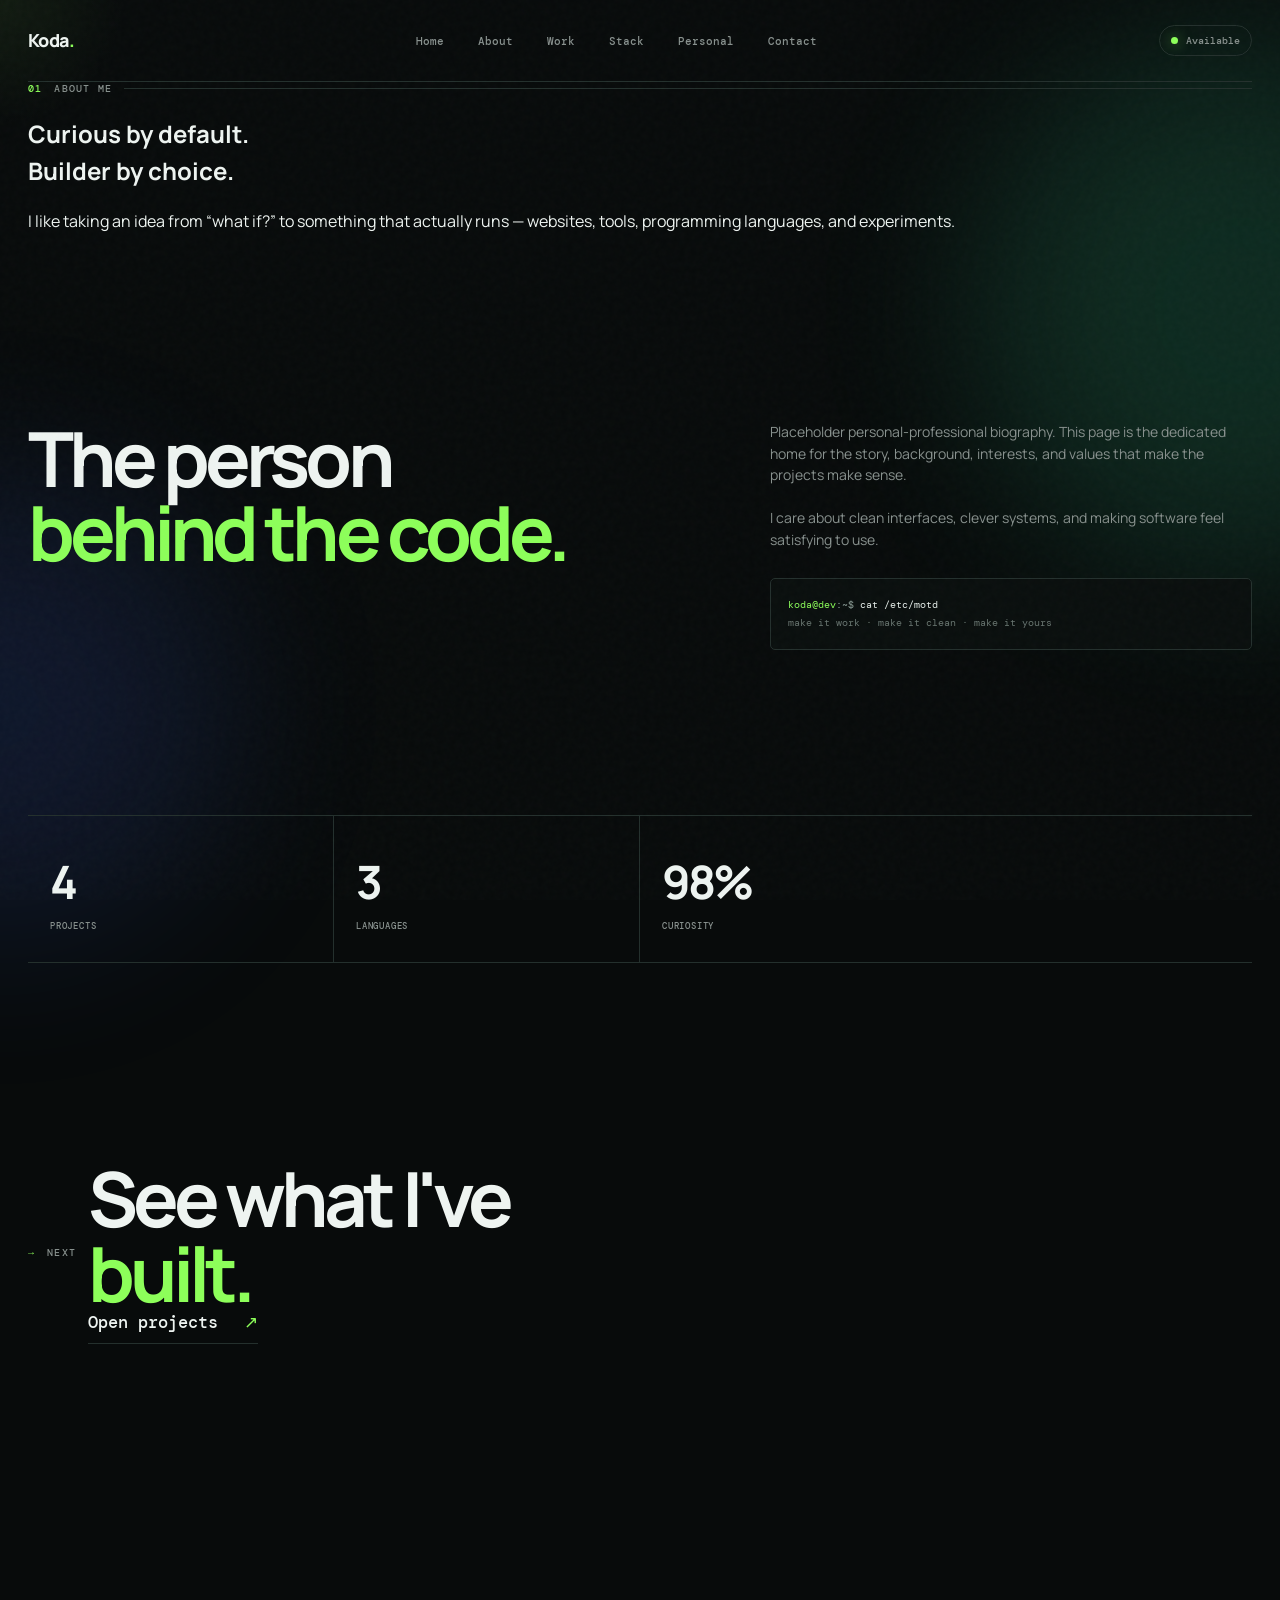
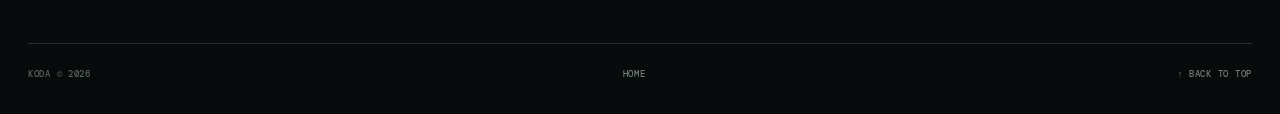
==== about.html @ dfefe2a1 "Add dedicated About page" ====
<!doctype html><html lang="en"><head><meta charset="utf-8"><meta name="viewport" content="width=device-width,initial-scale=1"><meta name="theme-color" content="#080d0d"><title>Koda — About</title><link rel="preconnect" href="https://fonts.googleapis.com"><link rel="preconnect" href="https://fonts.gstatic.com" crossorigin><link href="https://fonts.googleapis.com/css2?family=DM+Mono:wght@400;500&family=Manrope:wght@400;500;600;700;800&display=swap" rel="stylesheet"><link rel="stylesheet" href="style.css"></head><body><div class="noise"></div><div class="cursor-glow"></div><div class="ambient ambient-a"></div><div class="ambient ambient-b"></div><header class="site-header"><a class="brand" href="index.html">Koda<span>.</span></a><nav class="nav"><a href="index.html">Home</a><a class="active" href="about.html">About</a><a href="work.html">Work</a><a href="stack.html">Stack</a><a href="personal.html">Personal</a><a href="contact.html">Contact</a></nav><a class="availability" href="contact.html"><span></span> Available</a></header><main><section class="section-pad page-hero reveal"><div class="section-label"><span>01</span> About me <i></i></div><h1 class="page-title">Curious by default.<br><span>Builder by choice.</span></h1><p class="page-lead">I like taking an idea from “what if?” to something that actually runs — websites, tools, programming languages, and experiments.</p></section><section class="section-pad section-block reveal"><div class="about-grid"><div class="about-lead"><h2>The person<br><span>behind the code.</span></h2></div><div class="about-copy"><p>Placeholder personal-professional biography. This page is the dedicated home for the story, background, interests, and values that make the projects make sense.</p><p>I care about clean interfaces, clever systems, and making software feel satisfying to use.</p><div class="mono-note"><span>koda@dev</span>:~$ <b>cat /etc/motd</b><br><em>make it work · make it clean · make it yours</em></div></div></div></section><section class="section-pad section-block reveal"><div class="stats"><div class="stat"><strong data-count="4">0</strong><span>projects</span></div><div class="stat"><strong data-count="3">0</strong><span>languages</span></div><div class="stat"><strong data-count="100" data-suffix="%">0%</strong><span>curiosity</span></div></div></section><section class="section-pad contact reveal"><div class="section-label"><span>→</span> Next <i></i></div><div class="contact-content"><h2>See what I've<br><span>built.</span></h2><a class="email-link magnetic" href="work.html">Open projects <span>↗</span></a></div></section></main><footer class="footer"><span>Koda © 2026</span><a href="index.html">Home</a><a href="#top">↑ back to top</a></footer><script src="script.js"></script></body></html>
---- style.css ----
:root{--bg:#080b0b;--panel:#0d1211;--panel-soft:#111817;--line:#24302d;--text:#eef4f1;--muted:#88918e;--green:#8dff5a;--green2:#48e6a1;--cyan:#62e6ff;--purple:#9a84ff;--blue:#67a6ff;--max:1240px;--mono:'DM Mono',monospace;--sans:'Manrope',system-ui,sans-serif}*{box-sizing:border-box}html{scroll-behavior:smooth}body{margin:0;background:var(--bg);color:var(--text);font-family:var(--sans);line-height:1.55;overflow-x:hidden}a{color:inherit}.noise{position:fixed;inset:0;z-index:100;pointer-events:none;opacity:.025;background-image:url("data:image/svg+xml,%3Csvg viewBox='0 0 180 180' xmlns='http://www.w3.org/2000/svg'%3E%3Cfilter id='n'%3E%3CfeTurbulence type='fractalNoise' baseFrequency='.85' numOctaves='3' stitchTiles='stitch'/%3E%3C/filter%3E%3Crect width='100%25' height='100%25' filter='url(%23n)'/%3E%3C/svg%3E")}.cursor-glow{position:fixed;width:260px;height:260px;border-radius:50%;pointer-events:none;z-index:-1;transform:translate(-50%,-50%);background:radial-gradient(circle,rgba(141,255,90,.07),transparent 68%);mix-blend-mode:screen}.ambient{position:fixed;pointer-events:none;filter:blur(90px);opacity:.13;border-radius:50%;z-index:-2}.ambient-a{width:42vw;height:42vw;right:-18vw;top:4vh;background:#3dffb1}.ambient-b{width:36vw;height:36vw;left:-18vw;top:53vh;background:#436dff}.site-header{position:relative;width:min(var(--max),calc(100% - 56px));height:82px;margin:0 auto;display:flex;align-items:center;justify-content:space-between;border-bottom:1px solid var(--line);z-index:5}.brand{font-size:18px;font-weight:800;text-decoration:none;letter-spacing:-.04em}.brand span{color:var(--green)}.nav{display:flex;gap:34px}.nav a{font:500 11px var(--mono);color:var(--muted);text-decoration:none;transition:color .2s,transform .2s}.nav a:hover{color:var(--green);transform:translateY(-1px)}.availability{font:500 10px var(--mono);text-decoration:none;color:var(--muted);display:flex;align-items:center;gap:8px;border:1px solid var(--line);padding:8px 11px;border-radius:999px;transition:border-color .2s,background .2s}.availability:hover{border-color:#3b4a46;background:#0e1513}.availability span,.pulse{width:7px;height:7px;border-radius:50%;display:inline-block;background:var(--green);box-shadow:0 0 14px rgba(141,255,90,.6)}.section-pad{width:min(var(--max),calc(100% - 56px));margin:0 auto}.hero{min-height:calc(100vh - 82px);display:grid;grid-template-columns:1.03fr .97fr;gap:70px;align-items:center;padding:92px 0 100px}.kicker{display:flex;align-items:center;gap:9px;color:var(--muted);font:500 10px var(--mono);text-transform:uppercase;letter-spacing:.12em}.hero h1{font-size:clamp(58px,8.3vw,112px);line-height:.9;letter-spacing:-.075em;margin:20px 0 28px;font-weight:700}.hero h1 span,.hero h1 i,.about-lead h2 span,.projects-heading h2 span,.journey-heading h2 span,.contact-content h2 span{font-style:normal;color:var(--green)}.hero h1 i{font-style:normal;color:#dce5e0}.hero-sub{max-width:600px;color:var(--muted);font-size:16px;line-height:1.75;margin:0 0 30px}.hero-actions{display:flex;gap:11px;flex-wrap:wrap}.btn{display:inline-flex;align-items:center;gap:24px;text-decoration:none;font:500 11px var(--mono);border-radius:6px;padding:13px 16px;transition:transform .25s,border-color .25s,background .25s}.btn b{font-size:14px;font-weight:400}.btn:hover{transform:translateY(-3px)}.btn-fill{background:var(--green);color:#081006}.btn-fill:hover{box-shadow:0 12px 35px rgba(141,255,90,.12)}.btn-ghost{border:1px solid var(--line);color:var(--text)}.btn-ghost:hover{border-color:#3e4d49;background:#0d1211}.hero-visual{min-height:540px;position:relative;display:grid;place-items:center}.hero-sphere{position:relative;width:min(32vw,420px);height:min(32vw,420px);min-width:280px;min-height:280px;border-radius:50%;overflow:hidden;background:radial-gradient(circle at 34% 29%,#4d5f58 0,#20322d 23%,#0c1512 58%,#070b0a 100%);box-shadow:inset -30px -22px 70px rgba(0,0,0,.75),inset 18px 16px 42px rgba(144,255,188,.12),0 30px 90px rgba(0,0,0,.45);animation:float 7s ease-in-out infinite}.hero-sphere:before{content:"";position:absolute;inset:-20%;background:radial-gradient(circle at 37% 27%,rgba(141,255,90,.55),transparent 16%),radial-gradient(circle at 70% 67%,rgba(80,229,255,.22),transparent 23%);filter:blur(22px)}.sphere-grid{position:absolute;inset:0;background:repeating-radial-gradient(ellipse at center,transparent 0 25px,rgba(141,255,90,.12) 26px 27px),repeating-linear-gradient(90deg,transparent 0 35px,rgba(141,255,90,.08) 36px 37px);border-radius:50%;transform:rotate(-18deg) scale(1.25);opacity:.42;mix-blend-mode:screen}.sphere-core{position:absolute;inset:0;display:grid;place-items:center;font-size:100px;font-weight:800;letter-spacing:-.08em;color:#ecfff0;text-shadow:0 0 35px rgba(141,255,90,.35);mix-blend-mode:screen}.sphere-glow{position:absolute;width:70%;height:70%;left:15%;top:12%;border-radius:50%;background:radial-gradient(circle,rgba(141,255,90,.2),transparent 65%);filter:blur(30px)}.orbit{position:absolute;border:1px solid rgba(141,255,90,.16);border-radius:50%;transform:rotate(-22deg)}.orbit-one{width:75%;height:29%;animation:orbit 12s linear infinite}.orbit-two{width:92%;height:40%;transform:rotate(34deg);border-color:rgba(103,166,255,.12);animation:orbit-rev 17s linear infinite}.floating-code{position:absolute;padding:7px 10px;border:1px solid var(--line);background:rgba(10,15,14,.8);backdrop-filter:blur(10px);border-radius:5px;color:#a5b3ad;font:500 9px var(--mono);box-shadow:0 12px 30px rgba(0,0,0,.2);animation:bob 4s ease-in-out infinite}.floating-code:before{content:'//';color:var(--green);margin-right:6px}.code-a{top:18%;left:0}.code-b{right:2%;top:39%;animation-delay:-1.4s}.code-c{bottom:16%;left:15%;animation-delay:-2.2s}.stats{display:grid;grid-template-columns:repeat(4,1fr);border-top:1px solid var(--line);border-bottom:1px solid var(--line)}.compact-pad{padding:0}.stat{padding:30px 22px;border-right:1px solid var(--line);display:flex;flex-direction:column;gap:2px}.stat:last-child{border-right:0}.stat strong{font-size:46px;letter-spacing:-.07em;font-weight:700}.stat span{font:500 9px var(--mono);color:var(--muted);text-transform:uppercase;letter-spacing:.09em}.section-block{padding:135px 0 30px}.section-label{display:flex;align-items:center;gap:12px;color:var(--muted);font:500 10px var(--mono);text-transform:uppercase;letter-spacing:.12em}.section-label>span:first-child{color:var(--green)}.section-label i{height:1px;background:var(--line);flex:1}.about-grid{display:grid;grid-template-columns:1.15fr .85fr;gap:90px;margin-top:36px}.about-lead h2,.projects-heading h2,.journey-heading h2,.contact-content h2{font-size:clamp(44px,6vw,76px);line-height:.98;letter-spacing:-.065em;margin:0;font-weight:700}.about-copy{max-width:510px;color:var(--muted);font-size:14px}.about-copy p{margin:0 0 21px}.mono-note{margin-top:28px;padding:17px;background:#0a0f0e;border:1px solid var(--line);border-radius:5px;color:#8ea09a;font:10px/1.8 var(--mono)}.mono-note span{color:var(--green)}.mono-note b{color:#e7efeb;font-weight:400}.mono-note em{color:#67746f;font-style:normal}.stack-panel{display:grid;grid-template-columns:repeat(3,1fr);margin-top:35px;border:1px solid var(--line);border-radius:8px;overflow:hidden}.stack-card{padding:28px;border-right:1px solid var(--line);min-height:205px;position:relative;overflow:hidden;background:linear-gradient(145deg,#0b100f,#0d1312);transition:background .25s,transform .25s}.stack-card:last-child{border-right:0}.stack-card:hover{background:#101715;transform:translateY(-2px)}.featured-stack:before{content:"";position:absolute;width:180px;height:180px;right:-90px;bottom:-90px;border-radius:50%;background:radial-gradient(circle,rgba(141,255,90,.18),transparent 66%)}.stack-number{font:500 9px var(--mono);color:var(--green);margin-bottom:55px}.stack-title{font:500 10px var(--mono);text-transform:uppercase;letter-spacing:.1em;color:#dce4e0;margin-bottom:13px}.stack-list{display:flex;flex-wrap:wrap;gap:7px}.stack-list span{font-size:13px;color:var(--muted);padding:7px 9px;border:1px solid var(--line);border-radius:4px}.projects-heading,.journey-heading{display:grid;grid-template-columns:1fr .65fr;gap:70px;align-items:end;margin:35px 0}.projects-heading p,.journey-heading p{color:var(--muted);font-size:14px;max-width:370px}.projects-grid{display:grid;grid-template-columns:1.15fr .85fr;gap:14px}.project{display:flex;flex-direction:column;text-decoration:none;padding:19px;background:#0c1110;border:1px solid var(--line);border-radius:8px;min-height:500px;overflow:hidden;transition:transform .35s,border-color .35s,box-shadow .35s}.project:hover{transform:translateY(-7px);border-color:#40534d;box-shadow:0 25px 70px rgba(0,0,0,.2)}.project-main{grid-row:span 2}.project-side{min-height:243px}.project-top{display:flex;justify-content:space-between;color:#71807a;font:500 9px var(--mono);text-transform:uppercase;letter-spacing:.09em}.project-top b{color:#b1beb8;font-weight:400;font-size:14px}.project-art{position:relative;flex:1;min-height:225px;margin:18px 0;border-radius:5px;overflow:hidden}.art-green{background:radial-gradient(circle at 80% 20%,rgba(141,255,90,.2),transparent 35%),linear-gradient(135deg,#101b17,#0b120f)}.art-purple{background:radial-gradient(circle at 80% 20%,rgba(154,132,255,.25),transparent 40%),#100f18}.art-blue{background:radial-gradient(circle at 50% 45%,rgba(98,230,255,.18),transparent 35%),linear-gradient(135deg,#091316,#0c1119)}.art-window{position:absolute;inset:12% 9%;padding:13px;background:rgba(5,9,8,.8);border:1px solid #33423c;border-radius:6px;box-shadow:0 20px 45px rgba(0,0,0,.3);transform:perspective(900px) rotateY(-7deg) rotateX(4deg);transition:transform .5s}.project:hover .art-window{transform:perspective(900px) rotateY(0) rotateX(0) scale(1.025)}.art-window>span{display:inline-block;width:6px;height:6px;border-radius:50%;background:#47574f;margin-right:4px}.art-window:before{content:'portfolio.js';display:block;margin:10px 0 13px;color:#67766f;font:8px var(--mono)}.art-window pre,.terminal-art{font:10px/1.7 var(--mono);color:#9fd9ab}.terminal-art{position:absolute;left:12%;right:12%;top:25%;padding:18px;border:1px solid #3a3156;background:#0a0910;box-shadow:0 25px 50px rgba(0,0,0,.4);transform:rotate(-3deg);transition:transform .5s}.project:hover .terminal-art{transform:rotate(0) translateY(-4px)}.terminal-art div:nth-child(2){color:#d5caFF;margin-top:5px}.terminal-art .dim{color:#6f697e;margin-top:9px}.orb-stack{position:absolute;width:170px;height:170px;left:50%;top:50%;transform:translate(-50%,-50%)}.orb-stack span{position:absolute;inset:0;border:1px solid rgba(98,230,255,.45);border-radius:50%;box-shadow:inset 0 0 40px rgba(98,230,255,.07),0 0 40px rgba(98,230,255,.05)}.orb-stack span:nth-child(2){transform:scale(.72) rotate(45deg)}.orb-stack span:nth-child(3){transform:scale(.43) rotate(90deg);background:radial-gradient(circle,rgba(98,230,255,.15),transparent 66%)}.project-bottom{display:flex;justify-content:space-between;gap:18px;align-items:flex-end}.project-bottom h3{font-size:30px;letter-spacing:-.05em;margin:0 0 5px}.project-bottom p{color:var(--muted);font-size:12px;max-width:500px;margin:0}.arrow-circle{flex:0 0 auto;width:33px;height:33px;border:1px solid var(--line);border-radius:50%;display:grid;place-items:center;color:var(--green);transition:transform .3s,background .3s}.project:hover .arrow-circle{transform:rotate(45deg);background:#152018}.experience-list{margin-top:35px;border-top:1px solid var(--line)}.experience-item{display:grid;grid-template-columns:110px 1fr 40px;gap:28px;align-items:center;padding:26px 0;border-bottom:1px solid var(--line);transition:padding .3s}.experience-item:hover{padding-left:10px}.experience-year{font:500 9px var(--mono);color:var(--green)}.experience-item h3{margin:0 0 5px;font-size:25px;letter-spacing:-.04em}.experience-item p{margin:0;color:var(--muted);font-size:13px;max-width:700px}.experience-mark{font-size:18px;color:#73817b;transition:transform .3s,color .3s}.experience-item:hover .experience-mark{transform:translate(3px,-3px);color:var(--green)}.journey{padding-bottom:90px}.timeline{margin-top:35px;border-left:1px solid #33403c;padding-left:31px}.timeline-item{position:relative;display:grid;grid-template-columns:90px 1fr;gap:26px;padding:0 0 44px}.timeline-item:last-child{padding-bottom:0}.timeline-item:before{content:"";position:absolute;width:8px;height:8px;border-radius:50%;border:1px solid var(--green);background:var(--bg);left:-36px;top:3px}.timeline-item.active:before{background:var(--green);box-shadow:0 0 15px rgba(141,255,90,.5)}.timeline-item>span{font:500 10px var(--mono);color:#7f8c86}.timeline-item p{margin:0;color:var(--muted);font-size:13px;max-width:700px}.contact{position:relative;min-height:650px;padding-bottom:130px;display:flex;align-items:center}.contact-orb{position:absolute;right:3%;top:26%;width:320px;height:320px;border-radius:50%;background:radial-gradient(circle at 38% 30%,rgba(141,255,90,.32),rgba(50,90,65,.16) 25%,transparent 62%);filter:blur(1px);animation:float 8s ease-in-out infinite}.contact-orb:before,.contact-orb:after{content:"";position:absolute;inset:0;border:1px solid rgba(141,255,90,.13);border-radius:50%;transform:scale(1.18) rotate(18deg)}.contact-orb:after{transform:scale(1.38) rotate(-23deg);border-color:rgba(98,230,255,.08)}.contact-content{position:relative;z-index:1}.contact-content .kicker{color:var(--green);margin-bottom:16px}.contact-copy{max-width:500px;color:var(--muted);font-size:14px;margin:25px 0 28px}.email-link{display:inline-flex;align-items:center;gap:26px;text-decoration:none;font:500 17px var(--mono);border-bottom:1px solid var(--line);padding-bottom:10px;transition:gap .3s,border-color .3s}.email-link span{color:var(--green)}.email-link:hover{gap:34px;border-color:#41524c}.footer{width:min(var(--max),calc(100% - 56px));margin:0 auto;padding:24px 0 34px;border-top:1px solid var(--line);display:flex;justify-content:space-between;color:#58645f;font:500 9px var(--mono);text-transform:uppercase;letter-spacing:.08em}.footer a{text-decoration:none;color:#707c77}.reveal{opacity:0;transform:translateY(26px);transition:opacity .8s ease,transform .8s cubic-bezier(.22,1,.36,1)}.reveal.visible{opacity:1;transform:none}.reveal-delay-2{transition-delay:.15s}@keyframes float{0%,100%{transform:translateY(0)}50%{transform:translateY(-12px)}}@keyframes bob{0%,100%{transform:translateY(0)}50%{transform:translateY(-7px)}}@keyframes orbit{to{transform:rotate(338deg)}}@keyframes orbit-rev{to{transform:rotate(-326deg)}}@keyframes blink{50%{opacity:0}}@media(max-width:900px){.nav{gap:18px}.nav a{font-size:10px}.hero{grid-template-columns:1fr;gap:40px;padding:75px 0 85px}.hero-visual{min-height:430px}.hero-sphere{width:330px;height:330px}.projects-grid{grid-template-columns:1fr}.project-main{grid-row:auto}.about-grid,.projects-heading,.journey-heading{grid-template-columns:1fr;gap:25px}.stack-panel{grid-template-columns:1fr}.stack-card{border-right:0;border-bottom:1px solid var(--line)}.stack-card:last-child{border-bottom:0}.contact-orb{opacity:.45;right:-80px}.footer{gap:15px;flex-wrap:wrap}}@media(max-width:650px){.site-header,.section-pad,.footer{width:calc(100% - 32px)}.site-header{height:70px}.nav{display:none}.availability{font-size:9px}.hero{min-height:calc(100vh - 70px);padding:60px 0}.hero h1{font-size:clamp(53px,15vw,78px);margin-top:18px}.hero-sub{font-size:14px}.hero-visual{min-height:350px}.hero-sphere{width:260px;height:260px;min-width:260px;min-height:260px}.sphere-core{font-size:70px}.floating-code{font-size:8px}.code-a{left:-4px}.code-b{right:-4px}.stats{grid-template-columns:1fr 1fr}.stat{padding:22px 16px}.stat:nth-child(2){border-right:0}.stat:nth-child(-n+2){border-bottom:1px solid var(--line)}.stat strong{font-size:34px}.section-block{padding-top:100px}.about-lead h2,.projects-heading h2,.journey-heading h2,.contact-content h2{font-size:44px}.experience-item{grid-template-columns:70px 1fr;gap:16px}.experience-mark{display:none}.timeline{padding-left:22px}.timeline-item{grid-template-columns:1fr;gap:8px;padding-bottom:34px}.timeline-item:before{left:-27px}.contact{min-height:560px}.contact-orb{width:240px;height:240px;top:40%;right:-100px}.email-link{font-size:13px}.footer{font-size:8px}}
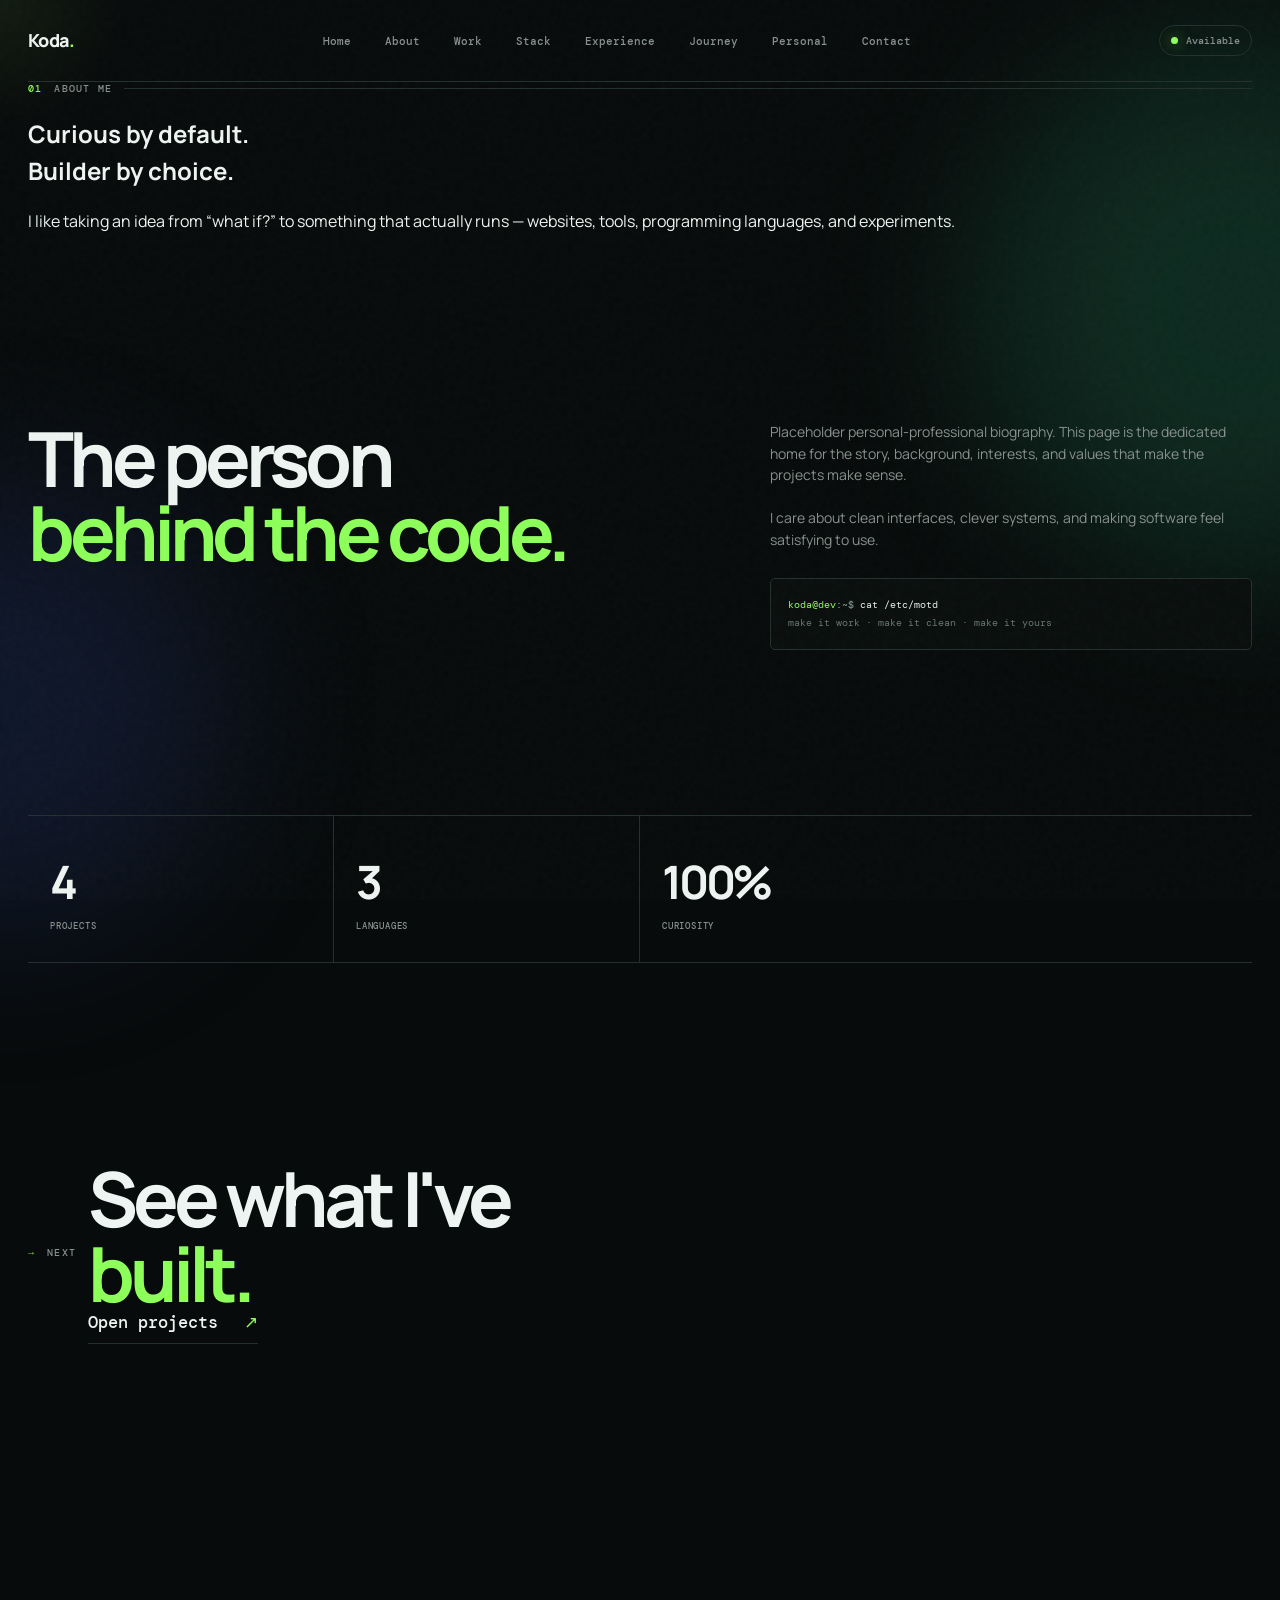
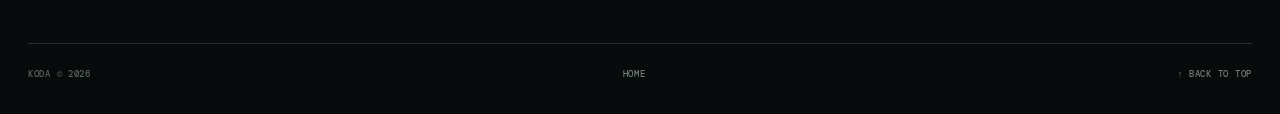
==== commit 813f1c96: "Standardize global navigation on about" ====
--- a/about.html
+++ b/about.html
@@ -1 +1 @@
-<!doctype html><html lang="en"><head><meta charset="utf-8"><meta name="viewport" content="width=device-width,initial-scale=1"><meta name="theme-color" content="#080d0d"><title>Koda — About</title><link rel="preconnect" href="https://fonts.googleapis.com"><link rel="preconnect" href="https://fonts.gstatic.com" crossorigin><link href="https://fonts.googleapis.com/css2?family=DM+Mono:wght@400;500&family=Manrope:wght@400;500;600;700;800&display=swap" rel="stylesheet"><link rel="stylesheet" href="style.css"></head><body><div class="noise"></div><div class="cursor-glow"></div><div class="ambient ambient-a"></div><div class="ambient ambient-b"></div><header class="site-header"><a class="brand" href="index.html">Koda<span>.</span></a><nav class="nav"><a href="index.html">Home</a><a class="active" href="about.html">About</a><a href="work.html">Work</a><a href="stack.html">Stack</a><a href="personal.html">Personal</a><a href="contact.html">Contact</a></nav><a class="availability" href="contact.html"><span></span> Available</a></header><main><section class="section-pad page-hero reveal"><div class="section-label"><span>01</span> About me <i></i></div><h1 class="page-title">Curious by default.<br><span>Builder by choice.</span></h1><p class="page-lead">I like taking an idea from “what if?” to something that actually runs — websites, tools, programming languages, and experiments.</p></section><section class="section-pad section-block reveal"><div class="about-grid"><div class="about-lead"><h2>The person<br><span>behind the code.</span></h2></div><div class="about-copy"><p>Placeholder personal-professional biography. This page is the dedicated home for the story, background, interests, and values that make the projects make sense.</p><p>I care about clean interfaces, clever systems, and making software feel satisfying to use.</p><div class="mono-note"><span>koda@dev</span>:~$ <b>cat /etc/motd</b><br><em>make it work · make it clean · make it yours</em></div></div></div></section><section class="section-pad section-block reveal"><div class="stats"><div class="stat"><strong data-count="4">0</strong><span>projects</span></div><div class="stat"><strong data-count="3">0</strong><span>languages</span></div><div class="stat"><strong data-count="100" data-suffix="%">0%</strong><span>curiosity</span></div></div></section><section class="section-pad contact reveal"><div class="section-label"><span>→</span> Next <i></i></div><div class="contact-content"><h2>See what I've<br><span>built.</span></h2><a class="email-link magnetic" href="work.html">Open projects <span>↗</span></a></div></section></main><footer class="footer"><span>Koda © 2026</span><a href="index.html">Home</a><a href="#top">↑ back to top</a></footer><script src="script.js"></script></body></html>+<!doctype html><html lang="en"><head><meta charset="utf-8"><meta name="viewport" content="width=device-width,initial-scale=1"><meta name="theme-color" content="#080d0d"><title>Koda — About</title><link rel="preconnect" href="https://fonts.googleapis.com"><link rel="preconnect" href="https://fonts.gstatic.com" crossorigin><link href="https://fonts.googleapis.com/css2?family=DM+Mono:wght@400;500&family=Manrope:wght@400;500;600;700;800&display=swap" rel="stylesheet"><link rel="stylesheet" href="style.css"></head><body><div class="noise"></div><div class="cursor-glow"></div><div class="ambient ambient-a"></div><div class="ambient ambient-b"></div><header class="site-header"><a class="brand" href="index.html">Koda<span>.</span></a><nav class="nav"><a href="index.html">Home</a><a class="active" href="about.html">About</a><a href="work.html">Work</a><a href="stack.html">Stack</a><a href="experience.html">Experience</a><a href="journey.html">Journey</a><a href="personal.html">Personal</a><a href="contact.html">Contact</a></nav><a class="availability" href="contact.html"><span></span> Available</a></header><main><section class="section-pad page-hero reveal"><div class="section-label"><span>01</span> About me <i></i></div><h1 class="page-title">Curious by default.<br><span>Builder by choice.</span></h1><p class="page-lead">I like taking an idea from “what if?” to something that actually runs — websites, tools, programming languages, and experiments.</p></section><section class="section-pad section-block reveal"><div class="about-grid"><div class="about-lead"><h2>The person<br><span>behind the code.</span></h2></div><div class="about-copy"><p>Placeholder personal-professional biography. This page is the dedicated home for the story, background, interests, and values that make the projects make sense.</p><p>I care about clean interfaces, clever systems, and making software feel satisfying to use.</p><div class="mono-note"><span>koda@dev</span>:~$ <b>cat /etc/motd</b><br><em>make it work · make it clean · make it yours</em></div></div></div></section><section class="section-pad section-block reveal"><div class="stats"><div class="stat"><strong data-count="4">0</strong><span>projects</span></div><div class="stat"><strong data-count="3">0</strong><span>languages</span></div><div class="stat"><strong data-count="100" data-suffix="%">0%</strong><span>curiosity</span></div></div></section><section class="section-pad contact reveal"><div class="section-label"><span>→</span> Next <i></i></div><div class="contact-content"><h2>See what I've<br><span>built.</span></h2><a class="email-link magnetic" href="work.html">Open projects <span>↗</span></a></div></section></main><footer class="footer"><span>Koda © 2026</span><a href="index.html">Home</a><a href="#top">↑ back to top</a></footer><script src="script.js"></script></body></html>
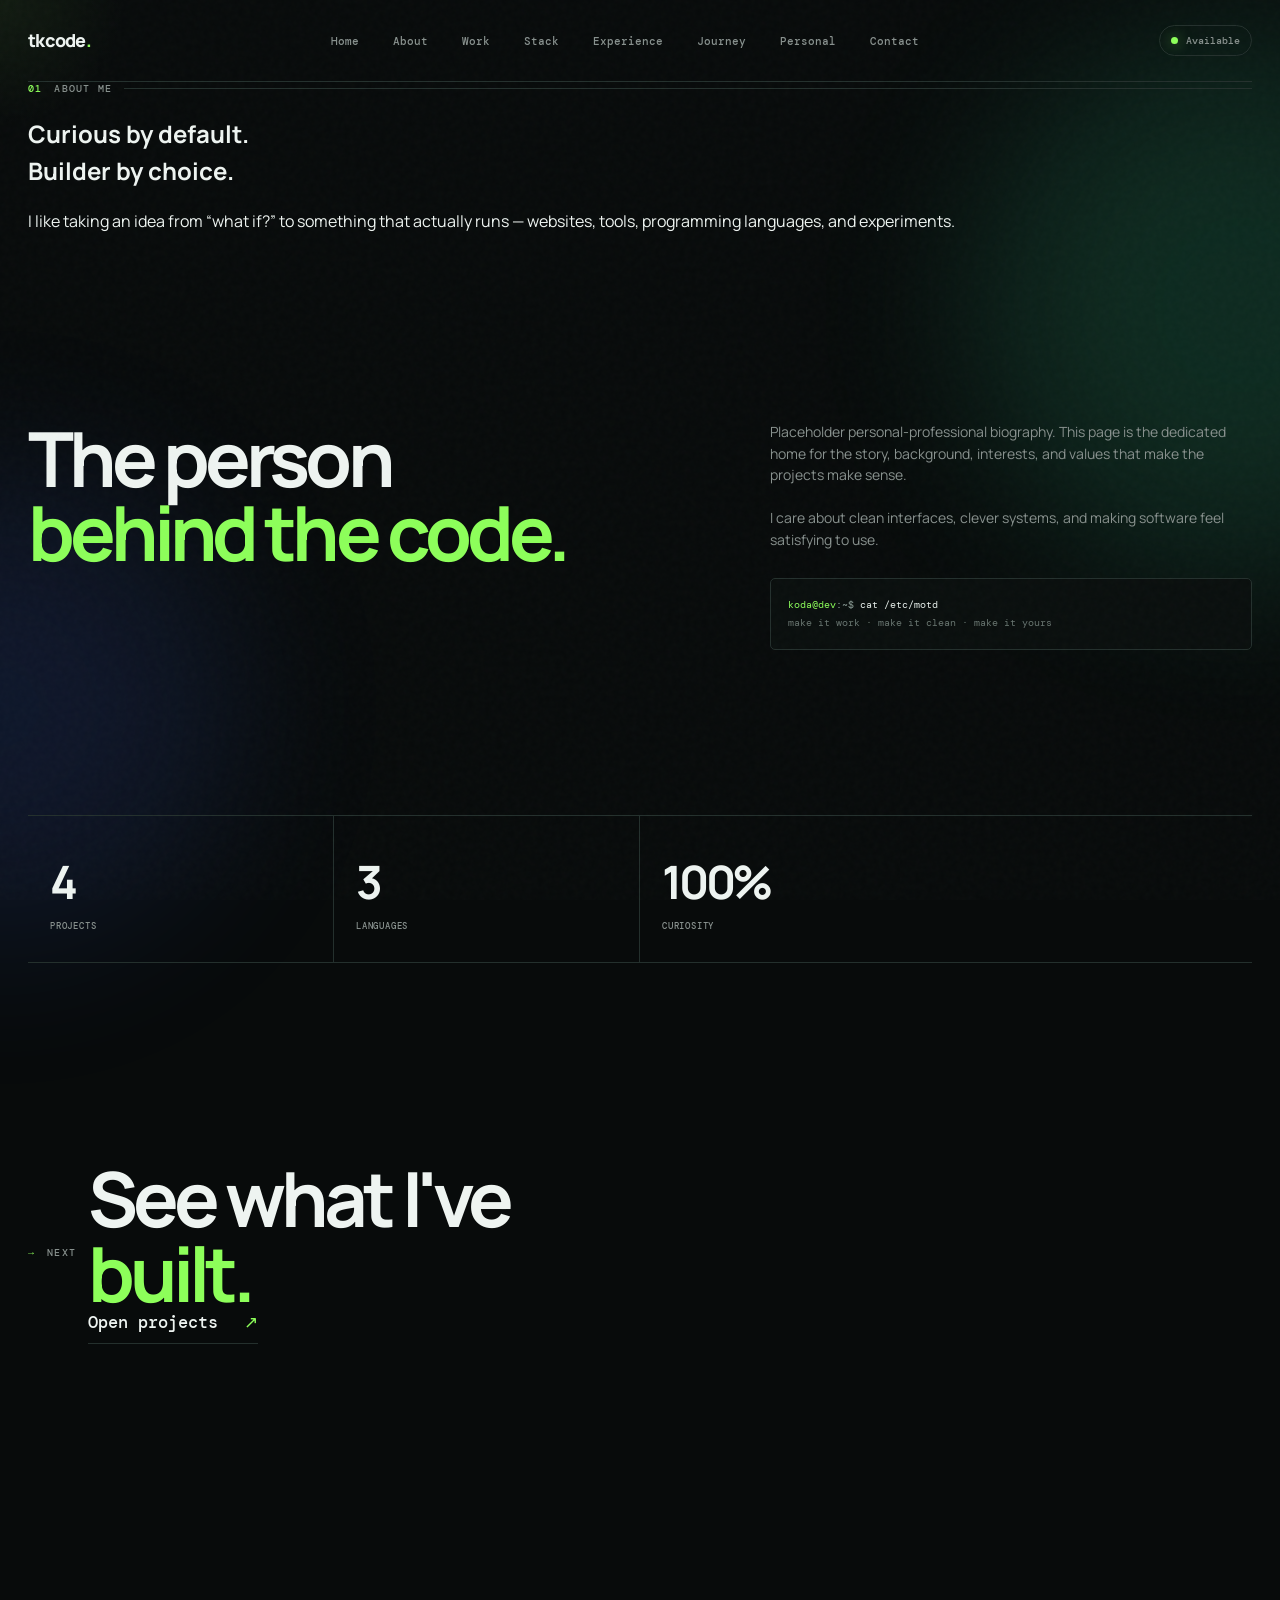
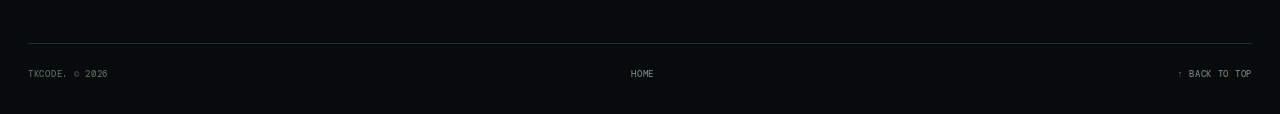
==== commit 5d0fa0fb: "Update site branding to tkcode." ====
--- a/about.html
+++ b/about.html
@@ -1 +1 @@
-<!doctype html><html lang="en"><head><meta charset="utf-8"><meta name="viewport" content="width=device-width,initial-scale=1"><meta name="theme-color" content="#080d0d"><title>Koda — About</title><link rel="preconnect" href="https://fonts.googleapis.com"><link rel="preconnect" href="https://fonts.gstatic.com" crossorigin><link href="https://fonts.googleapis.com/css2?family=DM+Mono:wght@400;500&family=Manrope:wght@400;500;600;700;800&display=swap" rel="stylesheet"><link rel="stylesheet" href="style.css"></head><body><div class="noise"></div><div class="cursor-glow"></div><div class="ambient ambient-a"></div><div class="ambient ambient-b"></div><header class="site-header"><a class="brand" href="index.html">Koda<span>.</span></a><nav class="nav"><a href="index.html">Home</a><a class="active" href="about.html">About</a><a href="work.html">Work</a><a href="stack.html">Stack</a><a href="experience.html">Experience</a><a href="journey.html">Journey</a><a href="personal.html">Personal</a><a href="contact.html">Contact</a></nav><a class="availability" href="contact.html"><span></span> Available</a></header><main><section class="section-pad page-hero reveal"><div class="section-label"><span>01</span> About me <i></i></div><h1 class="page-title">Curious by default.<br><span>Builder by choice.</span></h1><p class="page-lead">I like taking an idea from “what if?” to something that actually runs — websites, tools, programming languages, and experiments.</p></section><section class="section-pad section-block reveal"><div class="about-grid"><div class="about-lead"><h2>The person<br><span>behind the code.</span></h2></div><div class="about-copy"><p>Placeholder personal-professional biography. This page is the dedicated home for the story, background, interests, and values that make the projects make sense.</p><p>I care about clean interfaces, clever systems, and making software feel satisfying to use.</p><div class="mono-note"><span>koda@dev</span>:~$ <b>cat /etc/motd</b><br><em>make it work · make it clean · make it yours</em></div></div></div></section><section class="section-pad section-block reveal"><div class="stats"><div class="stat"><strong data-count="4">0</strong><span>projects</span></div><div class="stat"><strong data-count="3">0</strong><span>languages</span></div><div class="stat"><strong data-count="100" data-suffix="%">0%</strong><span>curiosity</span></div></div></section><section class="section-pad contact reveal"><div class="section-label"><span>→</span> Next <i></i></div><div class="contact-content"><h2>See what I've<br><span>built.</span></h2><a class="email-link magnetic" href="work.html">Open projects <span>↗</span></a></div></section></main><footer class="footer"><span>Koda © 2026</span><a href="index.html">Home</a><a href="#top">↑ back to top</a></footer><script src="script.js"></script></body></html>+<!doctype html><html lang="en"><head><meta charset="utf-8"><meta name="viewport" content="width=device-width,initial-scale=1"><meta name="theme-color" content="#080d0d"><title>Koda — About</title><link rel="preconnect" href="https://fonts.googleapis.com"><link rel="preconnect" href="https://fonts.gstatic.com" crossorigin><link href="https://fonts.googleapis.com/css2?family=DM+Mono:wght@400;500&family=Manrope:wght@400;500;600;700;800&display=swap" rel="stylesheet"><link rel="stylesheet" href="style.css"></head><body><div class="noise"></div><div class="cursor-glow"></div><div class="ambient ambient-a"></div><div class="ambient ambient-b"></div><header class="site-header"><a class="brand" href="index.html">tkcode<span>.</span></a><nav class="nav"><a href="index.html">Home</a><a class="active" href="about.html">About</a><a href="work.html">Work</a><a href="stack.html">Stack</a><a href="experience.html">Experience</a><a href="journey.html">Journey</a><a href="personal.html">Personal</a><a href="contact.html">Contact</a></nav><a class="availability" href="contact.html"><span></span> Available</a></header><main><section class="section-pad page-hero reveal"><div class="section-label"><span>01</span> About me <i></i></div><h1 class="page-title">Curious by default.<br><span>Builder by choice.</span></h1><p class="page-lead">I like taking an idea from “what if?” to something that actually runs — websites, tools, programming languages, and experiments.</p></section><section class="section-pad section-block reveal"><div class="about-grid"><div class="about-lead"><h2>The person<br><span>behind the code.</span></h2></div><div class="about-copy"><p>Placeholder personal-professional biography. This page is the dedicated home for the story, background, interests, and values that make the projects make sense.</p><p>I care about clean interfaces, clever systems, and making software feel satisfying to use.</p><div class="mono-note"><span>koda@dev</span>:~$ <b>cat /etc/motd</b><br><em>make it work · make it clean · make it yours</em></div></div></div></section><section class="section-pad section-block reveal"><div class="stats"><div class="stat"><strong data-count="4">0</strong><span>projects</span></div><div class="stat"><strong data-count="3">0</strong><span>languages</span></div><div class="stat"><strong data-count="100" data-suffix="%">0%</strong><span>curiosity</span></div></div></section><section class="section-pad contact reveal"><div class="section-label"><span>→</span> Next <i></i></div><div class="contact-content"><h2>See what I've<br><span>built.</span></h2><a class="email-link magnetic" href="work.html">Open projects <span>↗</span></a></div></section></main><footer class="footer"><span>tkcode. © 2026</span><a href="index.html">Home</a><a href="#top">↑ back to top</a></footer><script src="script.js"></script></body></html>
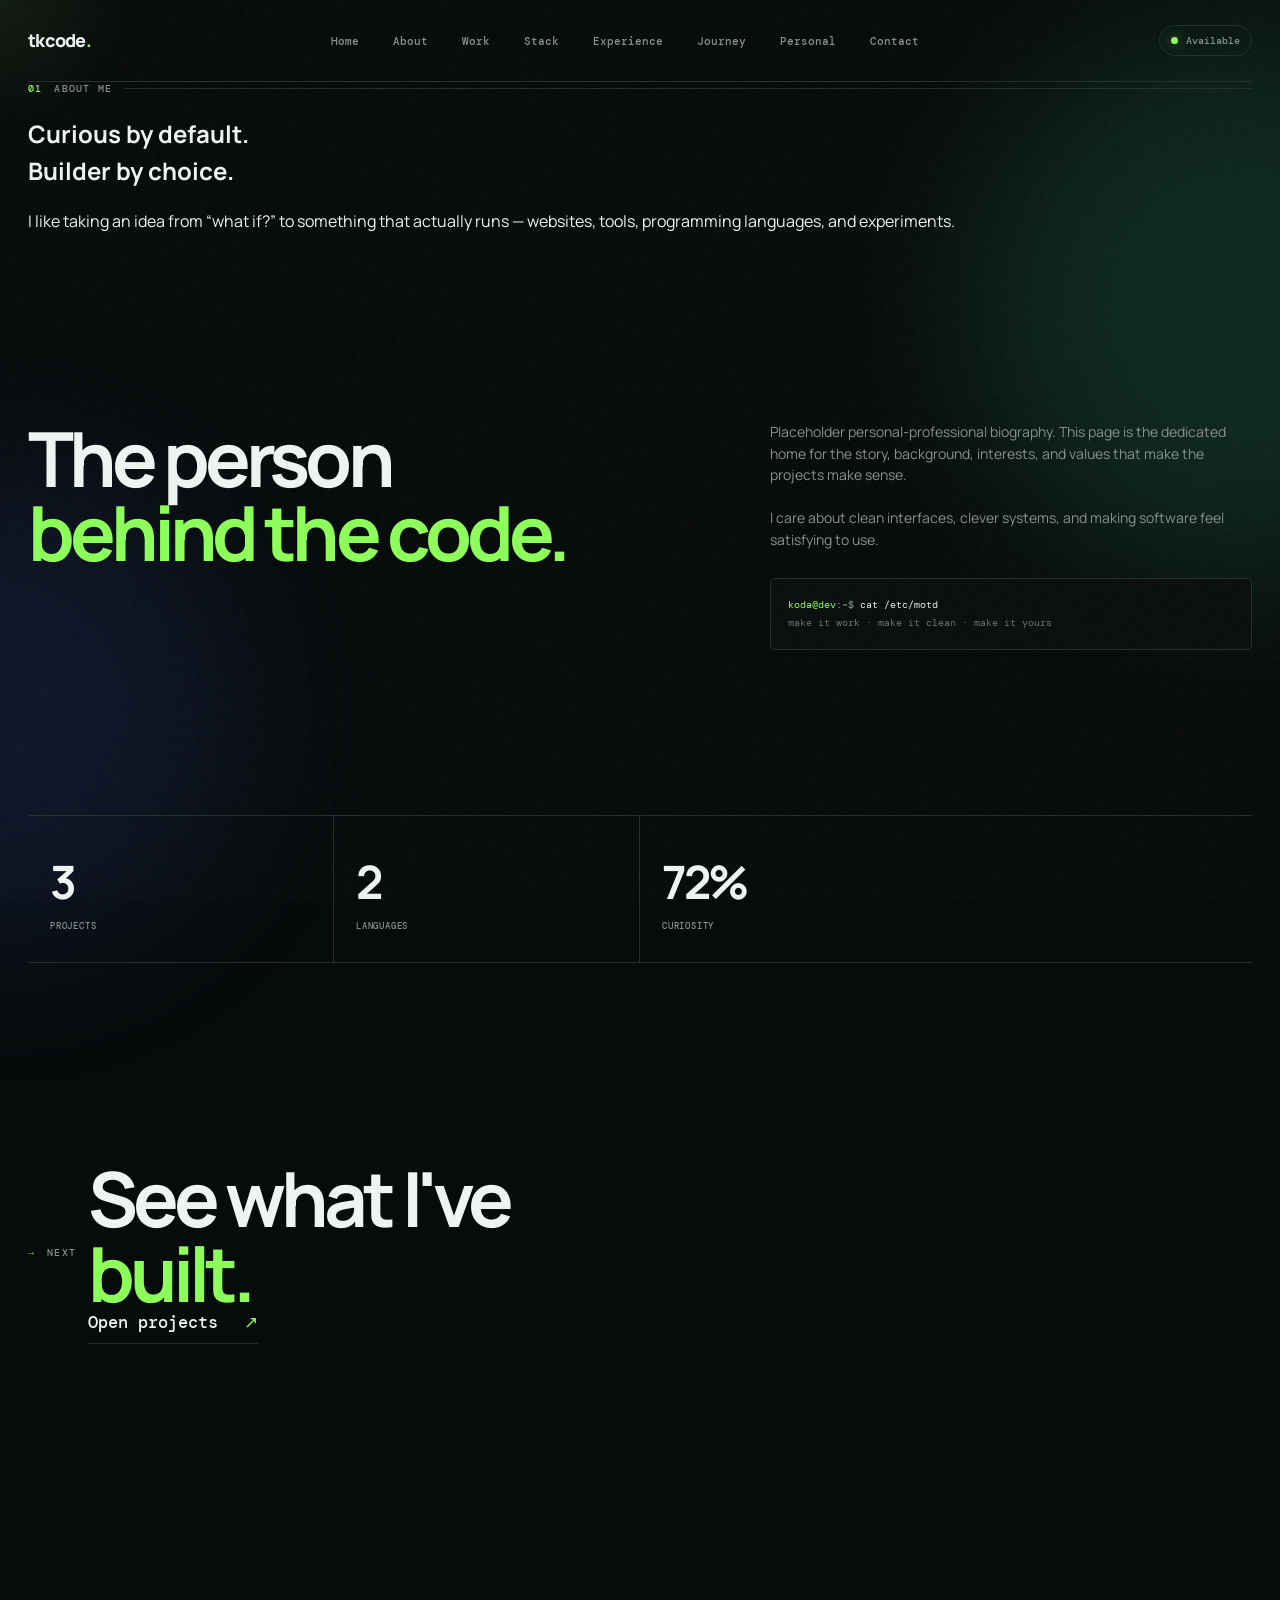
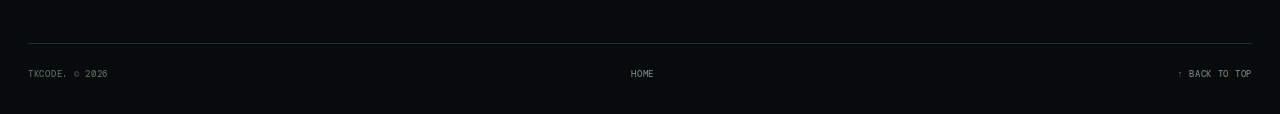
==== commit ac161b80: "Format about HTML for readability" ====
--- a/about.html
+++ b/about.html
@@ -1 +1,132 @@
-<!doctype html><html lang="en"><head><meta charset="utf-8"><meta name="viewport" content="width=device-width,initial-scale=1"><meta name="theme-color" content="#080d0d"><title>Koda — About</title><link rel="preconnect" href="https://fonts.googleapis.com"><link rel="preconnect" href="https://fonts.gstatic.com" crossorigin><link href="https://fonts.googleapis.com/css2?family=DM+Mono:wght@400;500&family=Manrope:wght@400;500;600;700;800&display=swap" rel="stylesheet"><link rel="stylesheet" href="style.css"></head><body><div class="noise"></div><div class="cursor-glow"></div><div class="ambient ambient-a"></div><div class="ambient ambient-b"></div><header class="site-header"><a class="brand" href="index.html">tkcode<span>.</span></a><nav class="nav"><a href="index.html">Home</a><a class="active" href="about.html">About</a><a href="work.html">Work</a><a href="stack.html">Stack</a><a href="experience.html">Experience</a><a href="journey.html">Journey</a><a href="personal.html">Personal</a><a href="contact.html">Contact</a></nav><a class="availability" href="contact.html"><span></span> Available</a></header><main><section class="section-pad page-hero reveal"><div class="section-label"><span>01</span> About me <i></i></div><h1 class="page-title">Curious by default.<br><span>Builder by choice.</span></h1><p class="page-lead">I like taking an idea from “what if?” to something that actually runs — websites, tools, programming languages, and experiments.</p></section><section class="section-pad section-block reveal"><div class="about-grid"><div class="about-lead"><h2>The person<br><span>behind the code.</span></h2></div><div class="about-copy"><p>Placeholder personal-professional biography. This page is the dedicated home for the story, background, interests, and values that make the projects make sense.</p><p>I care about clean interfaces, clever systems, and making software feel satisfying to use.</p><div class="mono-note"><span>koda@dev</span>:~$ <b>cat /etc/motd</b><br><em>make it work · make it clean · make it yours</em></div></div></div></section><section class="section-pad section-block reveal"><div class="stats"><div class="stat"><strong data-count="4">0</strong><span>projects</span></div><div class="stat"><strong data-count="3">0</strong><span>languages</span></div><div class="stat"><strong data-count="100" data-suffix="%">0%</strong><span>curiosity</span></div></div></section><section class="section-pad contact reveal"><div class="section-label"><span>→</span> Next <i></i></div><div class="contact-content"><h2>See what I've<br><span>built.</span></h2><a class="email-link magnetic" href="work.html">Open projects <span>↗</span></a></div></section></main><footer class="footer"><span>tkcode. © 2026</span><a href="index.html">Home</a><a href="#top">↑ back to top</a></footer><script src="script.js"></script></body></html>+<!doctype html>
+<html lang="en">
+<head>
+  <meta charset="utf-8">
+  <meta name="viewport" content="width=device-width,initial-scale=1">
+  <meta name="theme-color" content="#080d0d">
+  <title>Koda — About</title>
+  <link rel="preconnect" href="https://fonts.googleapis.com">
+  <link rel="preconnect" href="https://fonts.gstatic.com" crossorigin>
+  <link href="https://fonts.googleapis.com/css2?family=DM+Mono:wght@400;500&family=Manrope:wght@400;500;600;700;800&display=swap" rel="stylesheet">
+  <link rel="stylesheet" href="style.css">
+</head>
+<body>
+  <div class="noise"></div>
+  <div class="cursor-glow"></div>
+  <div class="ambient ambient-a"></div>
+  <div class="ambient ambient-b"></div>
+
+  <header class="site-header">
+    <a class="brand" href="index.html">
+      tkcode<span>.</span>
+    </a>
+
+    <nav class="nav">
+      <a href="index.html">Home</a>
+      <a class="active" href="about.html">About</a>
+      <a href="work.html">Work</a>
+      <a href="stack.html">Stack</a>
+      <a href="experience.html">Experience</a>
+      <a href="journey.html">Journey</a>
+      <a href="personal.html">Personal</a>
+      <a href="contact.html">Contact</a>
+    </nav>
+
+    <a class="availability" href="contact.html">
+      <span></span>
+      Available
+    </a>
+  </header>
+
+  <main>
+    <section class="section-pad page-hero reveal">
+      <div class="section-label">
+        <span>01</span>
+        About me
+        <i></i>
+      </div>
+
+      <h1 class="page-title">
+        Curious by default.<br>
+        <span>Builder by choice.</span>
+      </h1>
+
+      <p class="page-lead">
+        I like taking an idea from “what if?” to something that actually runs — websites, tools, programming languages, and experiments.
+      </p>
+    </section>
+
+    <section class="section-pad section-block reveal">
+      <div class="about-grid">
+        <div class="about-lead">
+          <h2>
+            The person<br>
+            <span>behind the code.</span>
+          </h2>
+        </div>
+
+        <div class="about-copy">
+          <p>
+            Placeholder personal-professional biography. This page is the dedicated home for the story, background, interests, and values that make the projects make sense.
+          </p>
+
+          <p>
+            I care about clean interfaces, clever systems, and making software feel satisfying to use.
+          </p>
+
+          <div class="mono-note">
+            <span>koda@dev</span>:~$ <b>cat /etc/motd</b><br>
+            <em>make it work · make it clean · make it yours</em>
+          </div>
+        </div>
+      </div>
+    </section>
+
+    <section class="section-pad section-block reveal">
+      <div class="stats">
+        <div class="stat">
+          <strong data-count="4">0</strong>
+          <span>projects</span>
+        </div>
+
+        <div class="stat">
+          <strong data-count="3">0</strong>
+          <span>languages</span>
+        </div>
+
+        <div class="stat">
+          <strong data-count="100" data-suffix="%">0%</strong>
+          <span>curiosity</span>
+        </div>
+      </div>
+    </section>
+
+    <section class="section-pad contact reveal">
+      <div class="section-label">
+        <span>→</span>
+        Next
+        <i></i>
+      </div>
+
+      <div class="contact-content">
+        <h2>
+          See what I've<br>
+          <span>built.</span>
+        </h2>
+
+        <a class="email-link magnetic" href="work.html">
+          Open projects <span>↗</span>
+        </a>
+      </div>
+    </section>
+  </main>
+
+  <footer class="footer">
+    <span>tkcode. © 2026</span>
+    <a href="index.html">Home</a>
+    <a href="#top">↑ back to top</a>
+  </footer>
+
+  <script src="script.js"></script>
+</body>
+</html>
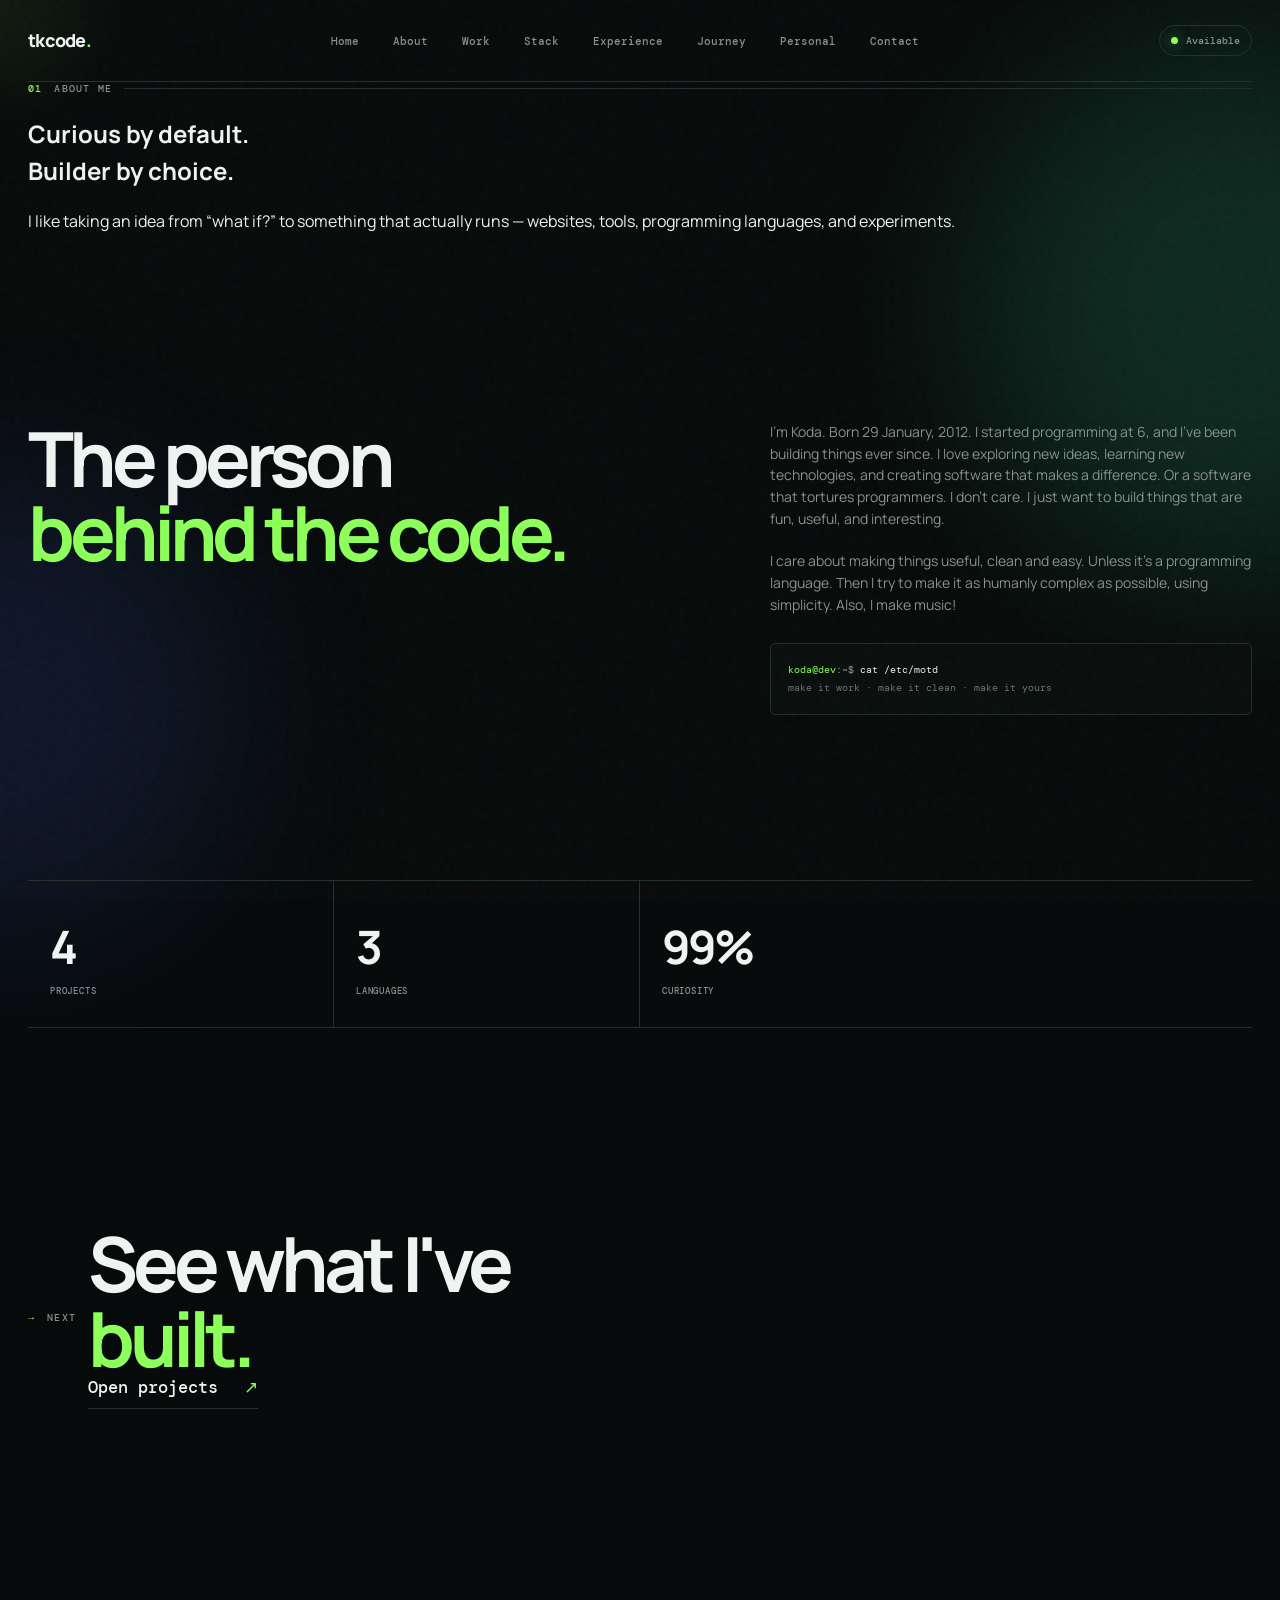
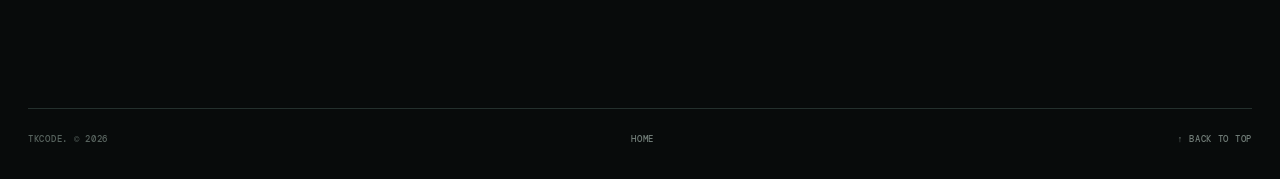
==== commit 4cbbb4d2: "unplaceholder" ====
--- a/about.html
+++ b/about.html
@@ -67,11 +67,11 @@
 
         <div class="about-copy">
           <p>
-            Placeholder personal-professional biography. This page is the dedicated home for the story, background, interests, and values that make the projects make sense.
+            I'm Koda. Born 29 January, 2012. I started programming at 6, and I've been building things ever since. I love exploring new ideas, learning new technologies, and creating software that makes a difference. Or a software that tortures programmers. I don't care. I just want to build things that are fun, useful, and interesting.
           </p>
 
           <p>
-            I care about clean interfaces, clever systems, and making software feel satisfying to use.
+            I care about making things useful, clean and easy. Unless it's a programming language. Then I try to make it as humanly complex as possible, using simplicity. Also, I make music!
           </p>
 
           <div class="mono-note">
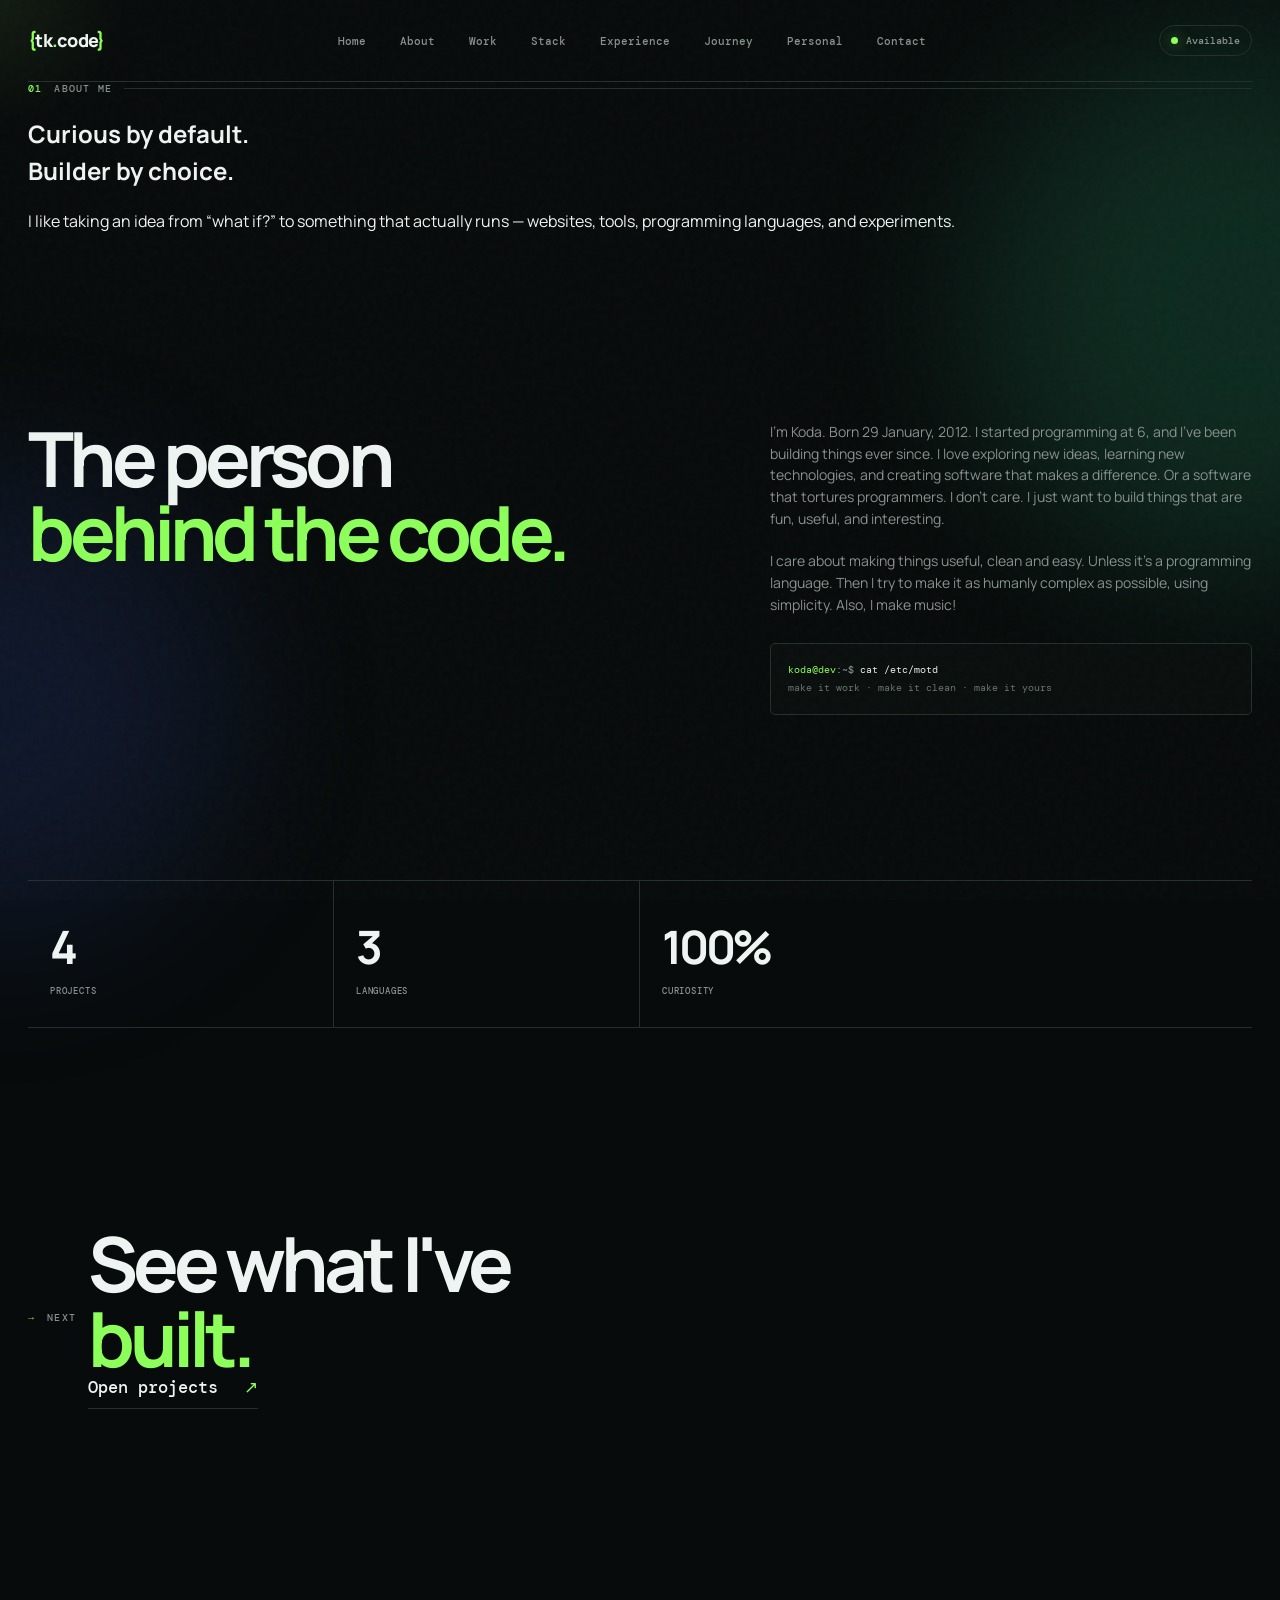
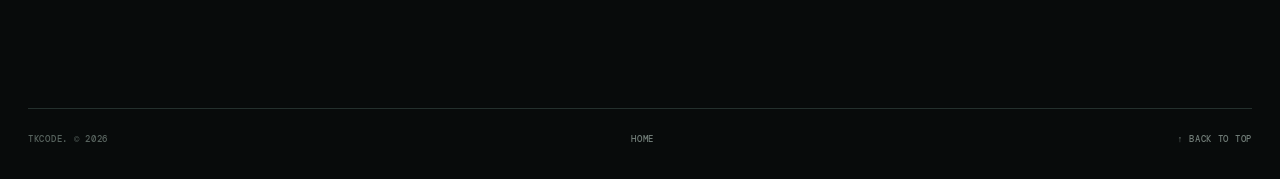
==== commit c1cb7e72: "tkcode logo change" ====
--- a/about.html
+++ b/about.html
@@ -18,7 +18,7 @@
 
   <header class="site-header">
     <a class="brand" href="index.html">
-      tkcode<span>.</span>
+      <span>{</span>tk<span>.</span>code<span>}</span>
     </a>
 
     <nav class="nav">
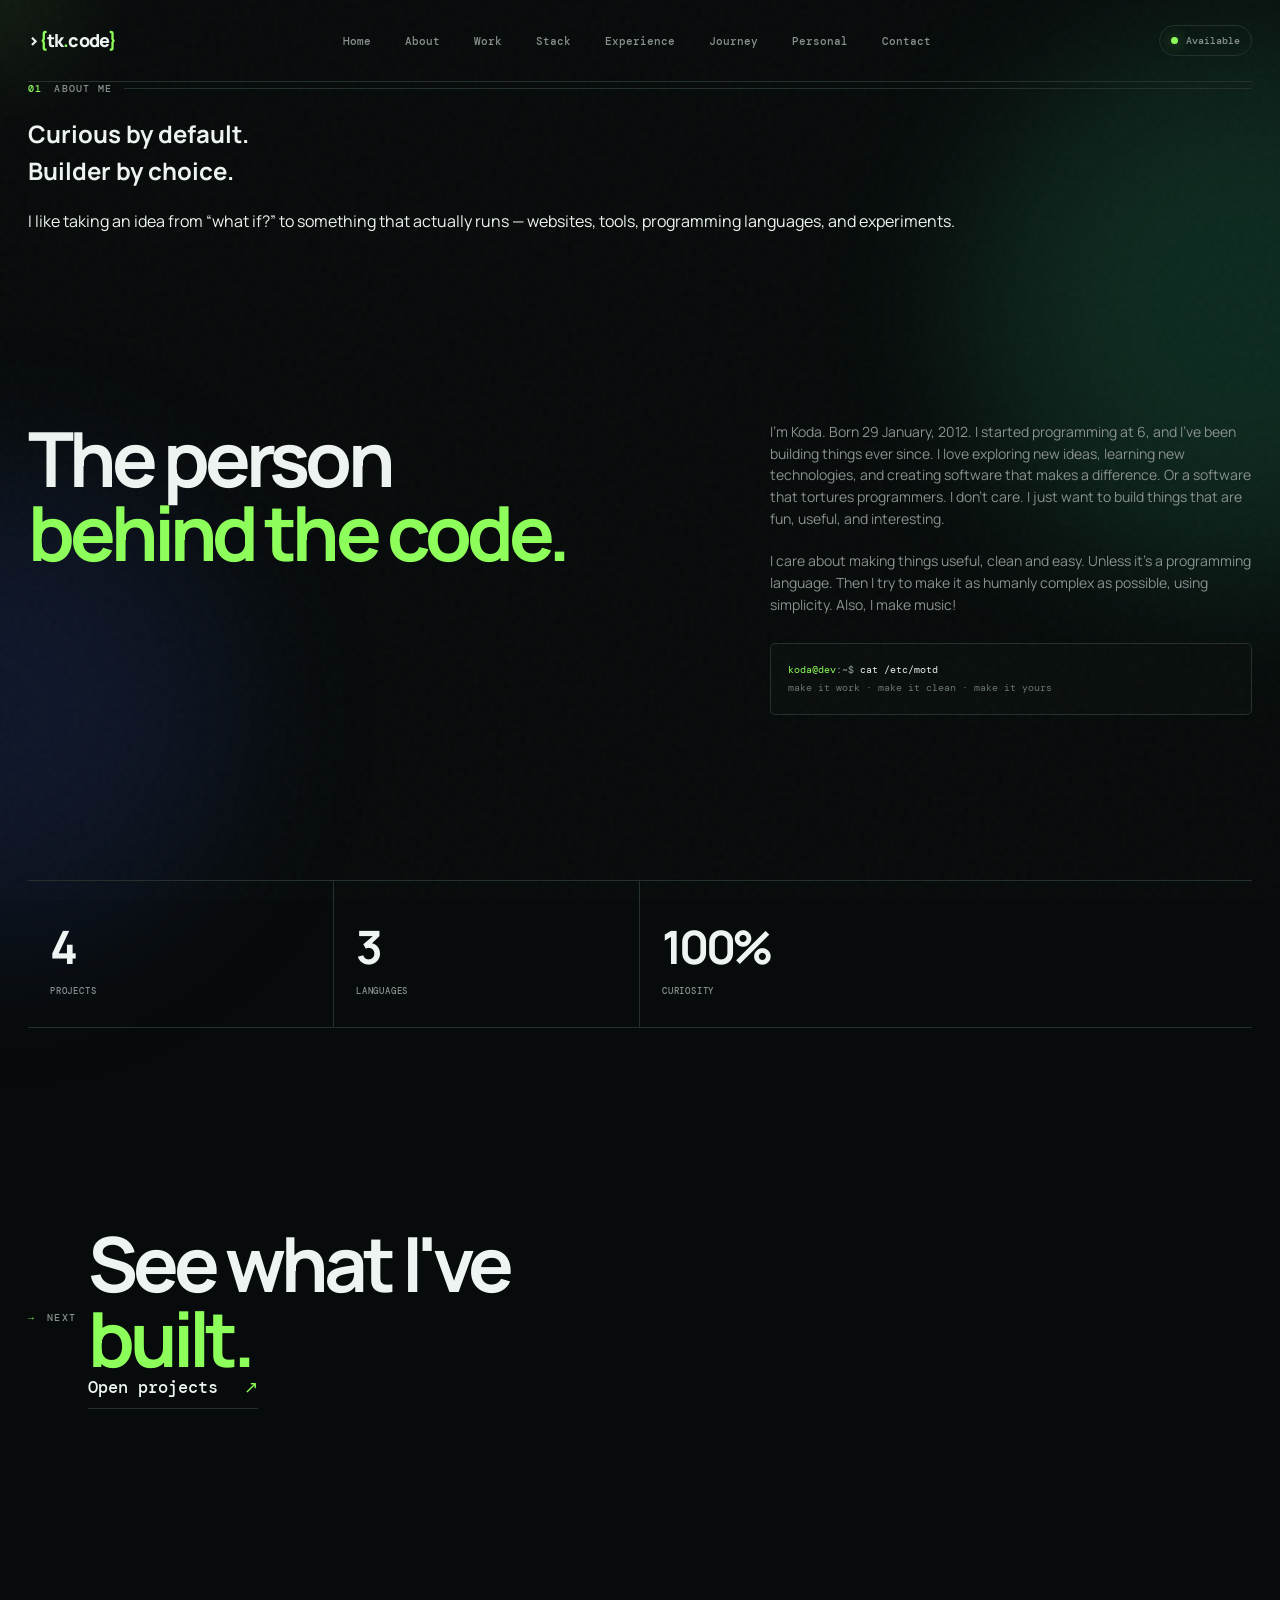
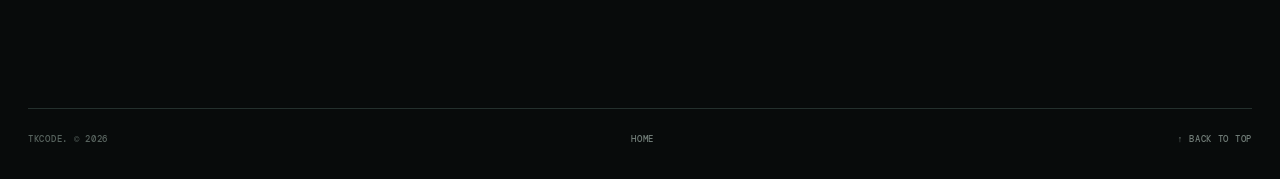
==== commit 549c03ca: "final logo" ====
--- a/about.html
+++ b/about.html
@@ -18,7 +18,7 @@
 
   <header class="site-header">
     <a class="brand" href="index.html">
-      <span>{</span>tk<span>.</span>code<span>}</span>
+      ><span>{</span>tk<span>.</span>code<span>}</span>
     </a>
 
     <nav class="nav">
